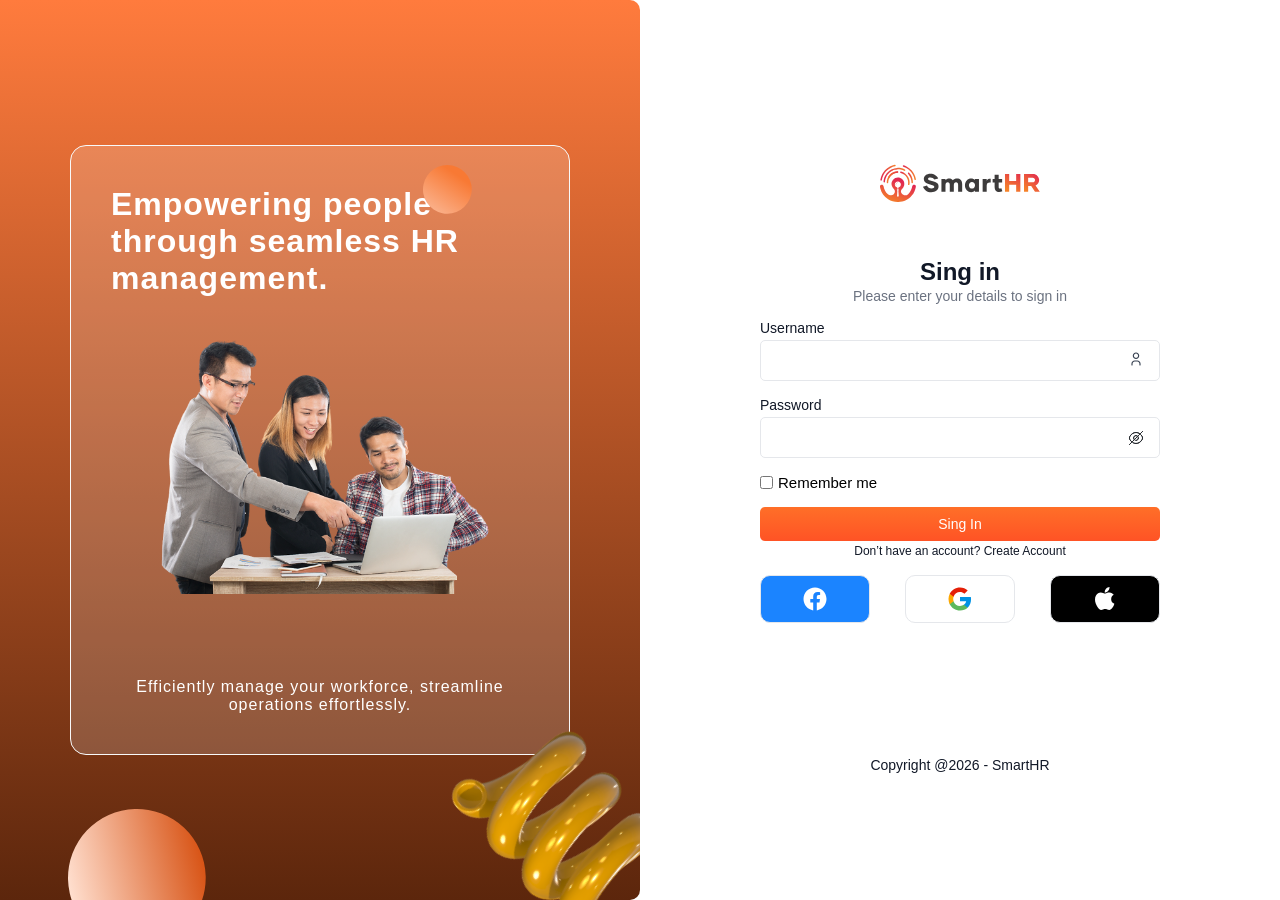
==== index.html @ a566ec3a "login sahifa qoshildi" ====
<!DOCTYPE html>
<html lang="en">

<head>
    <meta charset="UTF-8">
    <meta name="viewport" content="width=device-width, initial-scale=1.0">
    <title>Document</title>
    <link rel="stylesheet" href="./css/login.css">
</head>

<body>
    <div class="content">
        <div class="container">
            <img class="ellips" src="./assets/icons/Ellipse 8.svg" alt="">
            <h1>
                Empowering people <br>
                through seamless HR <br>
                management.
            </h1>

            <img src="./assets/images/photo.png" alt="">


            <p>Efficiently manage your workforce, streamline <br>
                operations effortlessly.</p>
        </div>
        <img class="ellipse" src="./assets/icons/Ellipse 9.svg" alt="">
        <img src="./assets/icons/Squiggly.svg" alt="">
    </div>

    <div class="box">
        <form>
            <img src="./assets/icons/Logo.svg" alt="">

            <h1>Sing in</h1>
            <p>Please enter your details to sign in</p>

            <div class="inpBox">
                <img class="user" src="./assets/icons/user.svg" alt="" width="16px">
                <label>Username</label>
                <input type="text">
            </div>

            <div class="inpBox">
                <img class="eye" src="./assets/icons/eye.svg" alt="" width="16px">
                <img class="eye-slash" src="./assets/icons/eye-slash.svg" alt="" width="16px">
                <label>Password</label>
                <input class="password_inp" type="password">
            </div>

            <div class="checkBox">
                <input id="chek" type="checkbox">
                <label class="label" for="chek">Remember me</label>
            </div>

            <button>Sing In</button>

            <span>Don’t have an account? Create Account</span>


            <div class="wrap">
                <div class="con">
                    <img src="./assets/icons/Facebook Logo.svg " alt="">
                </div>
                <div class="con">
                    <img src="./assets/icons/Google Logo.svg" alt="">
                </div>
                <div class="con">
                    <img src="./assets/icons/Apple logo.svg" alt="">
                </div>
            </div>

        </form>

        <p id="copy">Copyright @2026 - SmartHR</p>
    </div>
</body>

</html>
---- css/login.css ----
* {
    margin: 0;
    padding: 0;
    box-sizing: border-box;
}

body {
    height: 100vh;
    display: flex;
    align-items: center;
    font-family: "Archivo", sans-serif;
}

.content {
    position: relative;
    width: 50%;
    height: inherit;
    background: linear-gradient(#FF7B3D, #5C260C) no-repeat;
    border-radius: 0px 10px 10px 0px;
    padding: 60px;
    display: flex;
    align-items: center;
    justify-content: center;
}

.content>img {
    position: absolute;
    bottom: 0;
    right: 0;
}

.content .ellipse {
    position: absolute;
    left: 68px;
}


.content .container {
    padding: 40px;
    width: 500px;
    border-radius: 16px;
    border: 1px solid #F8F9FA;
    background-color: rgba(255, 255, 255, 0.17);
}

.content .container .ellips {
    width: 49px;
    position: absolute;
    top: 165px;
    right: 168px;
}

.content .container h1 {
    color: white;
    margin-bottom: 19px;
    letter-spacing: 1px;
}

.content .container img {
    width: 100%;
}


.content .container p {
    margin-top: 80px;
    color: white;
    text-align: center;
    letter-spacing: 1px;
}

.box {
    height: inherit;
    width: 50%;
    padding: 20px;
    text-align: center;
    display: flex;
    justify-content: center;
    align-items: center;
    flex-direction: column;
}

.box form {
    margin-top: 40px;
    text-align: center;
    width: 400px;
}

.box form img {
    cursor: pointer;
}

.box form h1 {
    font-size: 24px;
    font-weight: 700;
    color: #111827;
    line-height: 32px;
    margin-top: 50px;
}

.box form p {
    font-size: 14px;
    font-weight: 400;
    color: #6B7280;
}

.box form #copy{
    margin-top: 60px;
}


.box form .inpBox {
    margin-top: 16px;
    display: flex;
    flex-direction: column;
    align-items: start;
    gap: 4px;
}

.box form .inpBox label {
    font-size: 14px;
    font-weight: 500;
    color: #111827;
}

.box form .inpBox input {
    width: 100%;
    padding: 12px 14px;
    border-radius: 5px;
    border: 1px solid #E5E7EB;
    outline: none;
}

.box form .checkBox {
    margin-top: 16px;
    display: flex;
    align-items: center;
    gap: 5px;
}

.box form .checkBox label {
    font-size: 15px;
    cursor: pointer;
}

.box form .checkBox input {
    cursor: pointer;
}

.box form button {
    margin-top: 16px;
    width: 100%;
    font-size: 14px;
    font-weight: 500;
    color: white;
    padding: 9px 16px;
    border-radius: 5px;
    border: none;
    background: linear-gradient(#FF6F28, #FF5325);
}

.box form button:hover {
    cursor: pointer;
    background: linear-gradient(#f5661e, #ed4617);
}


.box form span {
    margin-top: 16px;
    font-size: 12px;
    font-weight: 400;
    color: #111827;
}

.box form .wrap {
    margin-top: 16px;
    display: flex;
    align-items: center;
    justify-content: space-between;
    gap: 10px;
}

.box form .wrap .con {
    display: flex;
    align-items: center;
    justify-content: center;
    border: 1px solid #E5E7EB;
    width: 110px;
    height: 48px;
    border-radius: 10px;
    background-color: white;
    cursor: pointer;
}

.box form .wrap .con:first-child {
    background-color: #1B84FF;
}

.box form .wrap .con:last-child {
    background-color: black;
}

.box>p {
    color: #111827;
    font-size: 14px;
    line-height: 24px;
    margin-top: 130px;
}

.box form .inpBox {
    width: 100%;
    position: relative;
}

.box form .inpBox input {
    cursor: pointer;
}


.box form .inpBox .user {
    position: absolute;
    right: 16px;
    top: 65%;
    transform: translateY(-50%);
}


.box form .inpBox .eye,
.box form .inpBox .eye-slash {
    position: absolute;
    right: 16px;
    top: 68%;
    transform: translateY(-50%);
}
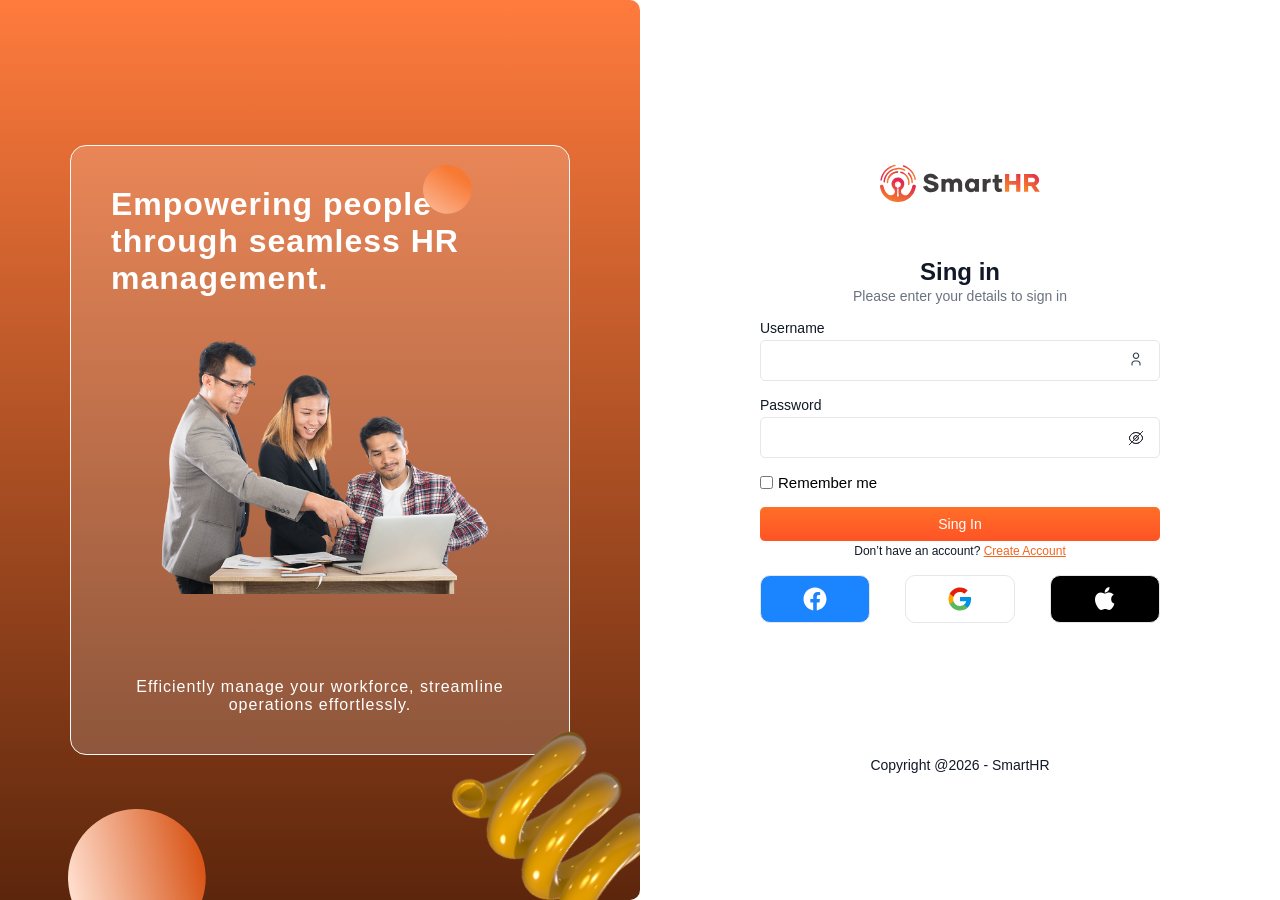
==== commit 33017965: "code yangilandi" ====
--- a/index.html
+++ b/index.html
@@ -55,7 +55,7 @@
 
             <button>Sing In</button>
 
-            <span>Don’t have an account? Create Account</span>
+            <span>Don’t have an account? <a href="./register.html">Create Account</a> </span>
 
 
             <div class="wrap">
--- a/css/login.css
+++ b/css/login.css
@@ -178,6 +178,9 @@
     justify-content: space-between;
     gap: 10px;
 }
+.box form span a{
+    color: #f5661e;
+}
 
 .box form .wrap .con {
     display: flex;
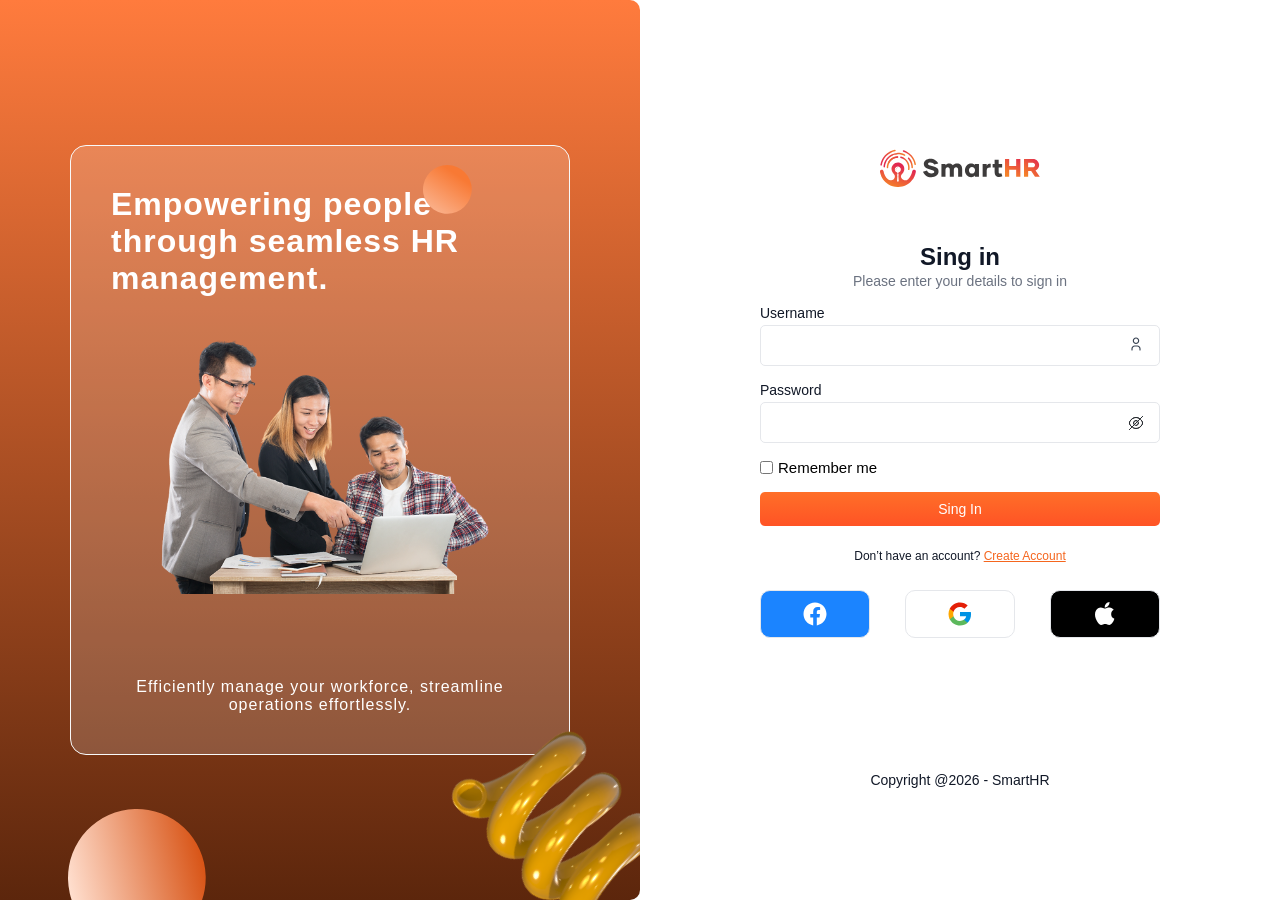
==== commit d975a648: "otabek loginni bitirdi." ====
--- a/index.html
+++ b/index.html
@@ -36,16 +36,16 @@
             <p>Please enter your details to sign in</p>
 
             <div class="inpBox">
+                <label>Username</label>
+                <input type="text" name="text">
                 <img class="user" src="./assets/icons/user.svg" alt="" width="16px">
-                <label>Username</label>
-                <input type="text">
             </div>
 
             <div class="inpBox">
+                <label>Password</label>
+                <input class="password_inp" type="password" name="password">
                 <img class="eye" src="./assets/icons/eye.svg" alt="" width="16px">
                 <img class="eye-slash" src="./assets/icons/eye-slash.svg" alt="" width="16px">
-                <label>Password</label>
-                <input class="password_inp" type="password">
             </div>
 
             <div class="checkBox">
@@ -55,7 +55,7 @@
 
             <button>Sing In</button>
 
-            <span>Don’t have an account? <a href="./register.html">Create Account</a> </span>
+            <span class="don">Don’t have an account? <a href="./register.html">Create Account</a> </span>
 
 
             <div class="wrap">
@@ -69,11 +69,12 @@
                     <img src="./assets/icons/Apple logo.svg" alt="">
                 </div>
             </div>
-
         </form>
 
-        <p id="copy">Copyright @2026 - SmartHR</p>
+        <p>Copyright @2026 - SmartHR</p>
+        
     </div>
+    <script src="./js/login.js"></script>
 </body>
 
 </html>
--- a/css/login.css
+++ b/css/login.css
@@ -103,11 +103,6 @@
     color: #6B7280;
 }
 
-.box form #copy{
-    margin-top: 60px;
-}
-
-
 .box form .inpBox {
     margin-top: 16px;
     display: flex;
@@ -147,6 +142,7 @@
 }
 
 .box form button {
+    margin-bottom: 20px;
     margin-top: 16px;
     width: 100%;
     font-size: 14px;
@@ -164,22 +160,23 @@
 }
 
 
-.box form span {
-    margin-top: 16px;
+.box form .don {
+    margin-top: 26px;
     font-size: 12px;
     font-weight: 400;
     color: #111827;
 }
 
+.box form .don a {
+    color: #f5661e;
+}
+
 .box form .wrap {
-    margin-top: 16px;
+    margin-top: 26px;
     display: flex;
     align-items: center;
     justify-content: space-between;
     gap: 10px;
-}
-.box form span a{
-    color: #f5661e;
 }
 
 .box form .wrap .con {
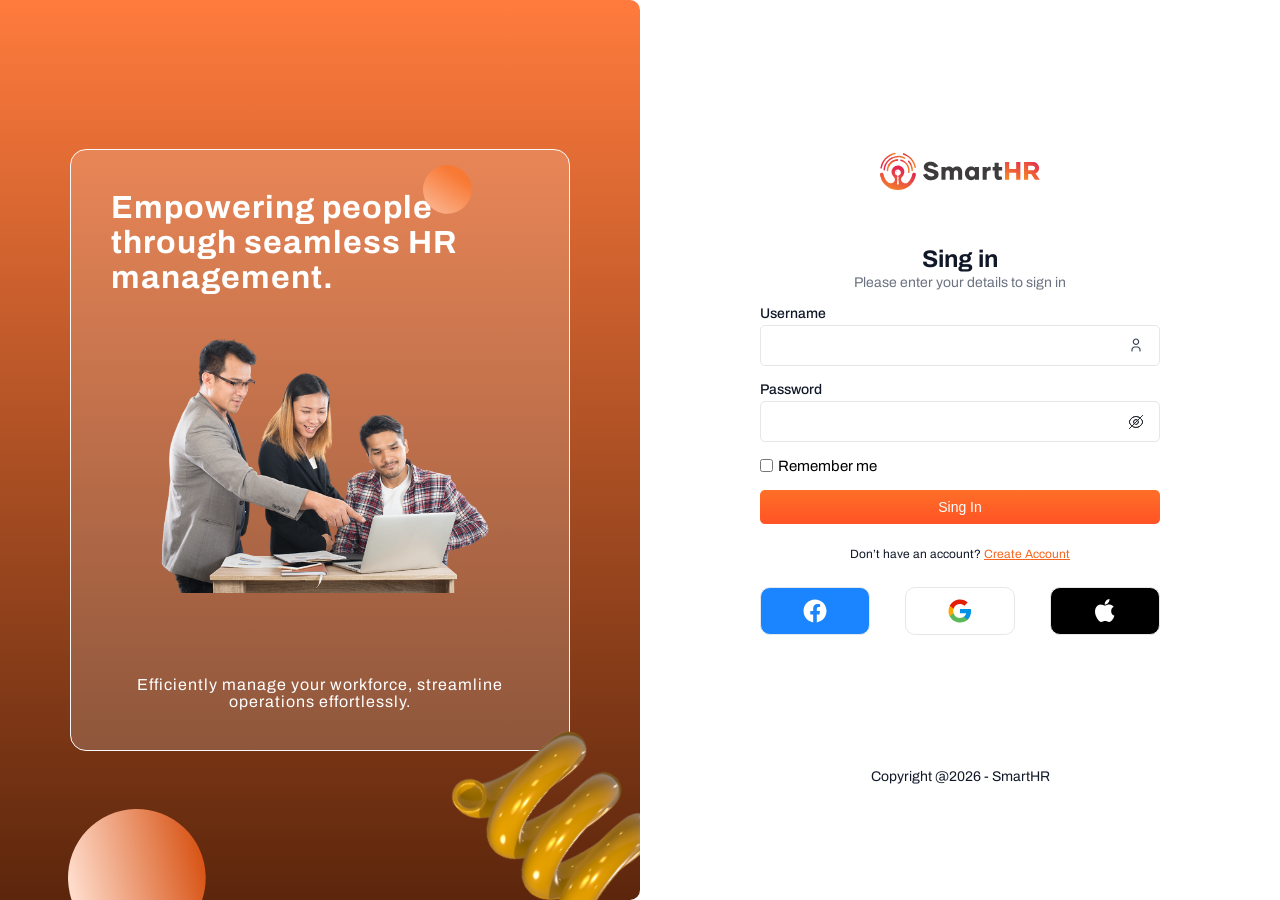
==== commit 0eb382cc: "teacher qo'shimcha qoshdi" ====
--- a/index.html
+++ b/index.html
@@ -1,80 +1,85 @@
-<!DOCTYPE html>
+<!doctype html>
 <html lang="en">
+  <head>
+    <meta charset="UTF-8" />
+    <meta name="viewport" content="width=device-width, initial-scale=1.0" />
+    <title>Document</title>
+    <link rel="stylesheet" href="./fonts/font.css" />
+    <link rel="stylesheet" href="./css/login.css" />
+  </head>
 
-<head>
-    <meta charset="UTF-8">
-    <meta name="viewport" content="width=device-width, initial-scale=1.0">
-    <title>Document</title>
-    <link rel="stylesheet" href="./css/login.css">
-</head>
+  <body>
+    <div class="content">
+      <div class="container">
+        <img class="ellips" src="./assets/icons/Ellipse 8.svg" alt="" />
+        <h1>
+          Empowering people <br />
+          through seamless HR <br />
+          management.
+        </h1>
 
-<body>
-    <div class="content">
-        <div class="container">
-            <img class="ellips" src="./assets/icons/Ellipse 8.svg" alt="">
-            <h1>
-                Empowering people <br>
-                through seamless HR <br>
-                management.
-            </h1>
+        <img src="./assets/images/photo.png" alt="" />
 
-            <img src="./assets/images/photo.png" alt="">
-
-
-            <p>Efficiently manage your workforce, streamline <br>
-                operations effortlessly.</p>
-        </div>
-        <img class="ellipse" src="./assets/icons/Ellipse 9.svg" alt="">
-        <img src="./assets/icons/Squiggly.svg" alt="">
+        <p>
+          Efficiently manage your workforce, streamline <br />
+          operations effortlessly.
+        </p>
+      </div>
+      <img class="ellipse" src="./assets/icons/Ellipse 9.svg" alt="" />
+      <img src="./assets/icons/Squiggly.svg" alt="" />
     </div>
 
     <div class="box">
-        <form>
-            <img src="./assets/icons/Logo.svg" alt="">
+      <form>
+        <img src="./assets/icons/Logo.svg" alt="" />
 
-            <h1>Sing in</h1>
-            <p>Please enter your details to sign in</p>
+        <h1>Sing in</h1>
+        <p>Please enter your details to sign in</p>
 
-            <div class="inpBox">
-                <label>Username</label>
-                <input type="text" name="text">
-                <img class="user" src="./assets/icons/user.svg" alt="" width="16px">
-            </div>
+        <div class="inpBox">
+          <label>Username</label>
+          <input type="text" name="username" />
+          <img class="user" src="./assets/icons/user.svg" alt="" width="16px" />
+        </div>
 
-            <div class="inpBox">
-                <label>Password</label>
-                <input class="password_inp" type="password" name="password">
-                <img class="eye" src="./assets/icons/eye.svg" alt="" width="16px">
-                <img class="eye-slash" src="./assets/icons/eye-slash.svg" alt="" width="16px">
-            </div>
+        <div class="inpBox">
+          <label>Password</label>
+          <input class="password_inp" type="password" name="password" />
+          <img class="eye" src="./assets/icons/eye.svg" alt="" width="16px" />
+          <img
+            class="eye-slash"
+            src="./assets/icons/eye-slash.svg"
+            alt=""
+            width="16px"
+          />
+        </div>
 
-            <div class="checkBox">
-                <input id="chek" type="checkbox">
-                <label class="label" for="chek">Remember me</label>
-            </div>
+        <div class="checkBox">
+          <input id="chek" type="checkbox" />
+          <label class="label" for="chek">Remember me</label>
+        </div>
 
-            <button>Sing In</button>
+        <button id="btn">Sing In</button>
 
-            <span class="don">Don’t have an account? <a href="./register.html">Create Account</a> </span>
+        <span class="don"
+          >Don’t have an account? <a href="./register.html">Create Account</a>
+        </span>
 
+        <div class="wrap">
+          <div class="con">
+            <img src="./assets/icons/Facebook Logo.svg " alt="" />
+          </div>
+          <div class="con">
+            <img src="./assets/icons/Google Logo.svg" alt="" />
+          </div>
+          <div class="con">
+            <img src="./assets/icons/Apple logo.svg" alt="" />
+          </div>
+        </div>
+      </form>
 
-            <div class="wrap">
-                <div class="con">
-                    <img src="./assets/icons/Facebook Logo.svg " alt="">
-                </div>
-                <div class="con">
-                    <img src="./assets/icons/Google Logo.svg" alt="">
-                </div>
-                <div class="con">
-                    <img src="./assets/icons/Apple logo.svg" alt="">
-                </div>
-            </div>
-        </form>
-
-        <p>Copyright @2026 - SmartHR</p>
-        
+      <p>Copyright @2026 - SmartHR</p>
     </div>
     <script src="./js/login.js"></script>
-</body>
-
-</html>+  </body>
+</html>
--- a/fonts/font.css
+++ b/fonts/font.css
@@ -0,0 +1 @@
+@import url("https://fonts.googleapis.com/css2?family=Archivo:ital,wght@0,100..900;1,100..900&display=swap");
--- a/css/login.css
+++ b/css/login.css
@@ -1,233 +1,228 @@
 * {
-    margin: 0;
-    padding: 0;
-    box-sizing: border-box;
+  margin: 0;
+  padding: 0;
+  box-sizing: border-box;
 }
 
 body {
-    height: 100vh;
-    display: flex;
-    align-items: center;
-    font-family: "Archivo", sans-serif;
+  height: 100vh;
+  display: flex;
+  align-items: center;
+  font-family: "Archivo", sans-serif;
 }
 
 .content {
-    position: relative;
-    width: 50%;
-    height: inherit;
-    background: linear-gradient(#FF7B3D, #5C260C) no-repeat;
-    border-radius: 0px 10px 10px 0px;
-    padding: 60px;
-    display: flex;
-    align-items: center;
-    justify-content: center;
-}
-
-.content>img {
-    position: absolute;
-    bottom: 0;
-    right: 0;
+  position: relative;
+  width: 50%;
+  height: inherit;
+  background: linear-gradient(#ff7b3d, #5c260c) no-repeat;
+  border-radius: 0px 10px 10px 0px;
+  padding: 60px;
+  display: flex;
+  align-items: center;
+  justify-content: center;
+}
+
+.content > img {
+  position: absolute;
+  bottom: 0;
+  right: 0;
 }
 
 .content .ellipse {
-    position: absolute;
-    left: 68px;
-}
-
+  position: absolute;
+  left: 68px;
+}
 
 .content .container {
-    padding: 40px;
-    width: 500px;
-    border-radius: 16px;
-    border: 1px solid #F8F9FA;
-    background-color: rgba(255, 255, 255, 0.17);
+  padding: 40px;
+  width: 500px;
+  border-radius: 16px;
+  border: 1px solid #f8f9fa;
+  background-color: rgba(255, 255, 255, 0.17);
 }
 
 .content .container .ellips {
-    width: 49px;
-    position: absolute;
-    top: 165px;
-    right: 168px;
+  width: 49px;
+  position: absolute;
+  top: 165px;
+  right: 168px;
 }
 
 .content .container h1 {
-    color: white;
-    margin-bottom: 19px;
-    letter-spacing: 1px;
+  color: white;
+  margin-bottom: 19px;
+  letter-spacing: 1px;
 }
 
 .content .container img {
-    width: 100%;
-}
-
+  width: 100%;
+}
 
 .content .container p {
-    margin-top: 80px;
-    color: white;
-    text-align: center;
-    letter-spacing: 1px;
+  margin-top: 80px;
+  color: white;
+  text-align: center;
+  letter-spacing: 1px;
 }
 
 .box {
-    height: inherit;
-    width: 50%;
-    padding: 20px;
-    text-align: center;
-    display: flex;
-    justify-content: center;
-    align-items: center;
-    flex-direction: column;
+  height: inherit;
+  width: 50%;
+  padding: 20px;
+  text-align: center;
+  display: flex;
+  justify-content: center;
+  align-items: center;
+  flex-direction: column;
 }
 
 .box form {
-    margin-top: 40px;
-    text-align: center;
-    width: 400px;
+  margin-top: 40px;
+  text-align: center;
+  width: 400px;
 }
 
 .box form img {
-    cursor: pointer;
+  cursor: pointer;
 }
 
 .box form h1 {
-    font-size: 24px;
-    font-weight: 700;
-    color: #111827;
-    line-height: 32px;
-    margin-top: 50px;
+  font-size: 24px;
+  font-weight: 700;
+  color: #111827;
+  line-height: 32px;
+  margin-top: 50px;
 }
 
 .box form p {
-    font-size: 14px;
-    font-weight: 400;
-    color: #6B7280;
+  font-size: 14px;
+  font-weight: 400;
+  color: #6b7280;
 }
 
 .box form .inpBox {
-    margin-top: 16px;
-    display: flex;
-    flex-direction: column;
-    align-items: start;
-    gap: 4px;
+  margin-top: 16px;
+  display: flex;
+  flex-direction: column;
+  align-items: start;
+  gap: 4px;
 }
 
 .box form .inpBox label {
-    font-size: 14px;
-    font-weight: 500;
-    color: #111827;
+  font-size: 14px;
+  font-weight: 500;
+  color: #111827;
 }
 
 .box form .inpBox input {
-    width: 100%;
-    padding: 12px 14px;
-    border-radius: 5px;
-    border: 1px solid #E5E7EB;
-    outline: none;
+  width: 100%;
+  padding: 12px 14px;
+  border-radius: 5px;
+  border: 1px solid #e5e7eb;
+  outline: none;
 }
 
 .box form .checkBox {
-    margin-top: 16px;
-    display: flex;
-    align-items: center;
-    gap: 5px;
+  margin-top: 16px;
+  display: flex;
+  align-items: center;
+  gap: 5px;
 }
 
 .box form .checkBox label {
-    font-size: 15px;
-    cursor: pointer;
+  font-size: 15px;
+  cursor: pointer;
 }
 
 .box form .checkBox input {
-    cursor: pointer;
+  cursor: pointer;
 }
 
 .box form button {
-    margin-bottom: 20px;
-    margin-top: 16px;
-    width: 100%;
-    font-size: 14px;
-    font-weight: 500;
-    color: white;
-    padding: 9px 16px;
-    border-radius: 5px;
-    border: none;
-    background: linear-gradient(#FF6F28, #FF5325);
+  margin-bottom: 20px;
+  margin-top: 16px;
+  width: 100%;
+  font-size: 14px;
+  font-weight: 500;
+  color: white;
+  padding: 9px 16px;
+  border-radius: 5px;
+  border: none;
+  background: linear-gradient(#ff6f28, #ff5325);
 }
 
 .box form button:hover {
-    cursor: pointer;
-    background: linear-gradient(#f5661e, #ed4617);
-}
-
+  cursor: pointer;
+  background: linear-gradient(#f5661e, #ed4617);
+}
 
 .box form .don {
-    margin-top: 26px;
-    font-size: 12px;
-    font-weight: 400;
-    color: #111827;
+  margin-top: 26px;
+  font-size: 12px;
+  font-weight: 400;
+  color: #111827;
 }
 
 .box form .don a {
-    color: #f5661e;
+  color: #f5661e;
 }
 
 .box form .wrap {
-    margin-top: 26px;
-    display: flex;
-    align-items: center;
-    justify-content: space-between;
-    gap: 10px;
+  margin-top: 26px;
+  display: flex;
+  align-items: center;
+  justify-content: space-between;
+  gap: 10px;
 }
 
 .box form .wrap .con {
-    display: flex;
-    align-items: center;
-    justify-content: center;
-    border: 1px solid #E5E7EB;
-    width: 110px;
-    height: 48px;
-    border-radius: 10px;
-    background-color: white;
-    cursor: pointer;
+  display: flex;
+  align-items: center;
+  justify-content: center;
+  border: 1px solid #e5e7eb;
+  width: 110px;
+  height: 48px;
+  border-radius: 10px;
+  background-color: white;
+  cursor: pointer;
 }
 
 .box form .wrap .con:first-child {
-    background-color: #1B84FF;
+  background-color: #1b84ff;
 }
 
 .box form .wrap .con:last-child {
-    background-color: black;
-}
-
-.box>p {
-    color: #111827;
-    font-size: 14px;
-    line-height: 24px;
-    margin-top: 130px;
+  background-color: black;
+}
+
+.box > p {
+  color: #111827;
+  font-size: 14px;
+  line-height: 24px;
+  margin-top: 130px;
 }
 
 .box form .inpBox {
-    width: 100%;
-    position: relative;
+  width: 100%;
+  position: relative;
 }
 
 .box form .inpBox input {
-    cursor: pointer;
-}
-
+  cursor: pointer;
+}
 
 .box form .inpBox .user {
-    position: absolute;
-    right: 16px;
-    top: 65%;
-    transform: translateY(-50%);
-}
-
+  position: absolute;
+  right: 16px;
+  top: 65%;
+  transform: translateY(-50%);
+}
 
 .box form .inpBox .eye,
 .box form .inpBox .eye-slash {
-    position: absolute;
-    right: 16px;
-    top: 68%;
-    transform: translateY(-50%);
-}+  position: absolute;
+  right: 16px;
+  top: 68%;
+  transform: translateY(-50%);
+}
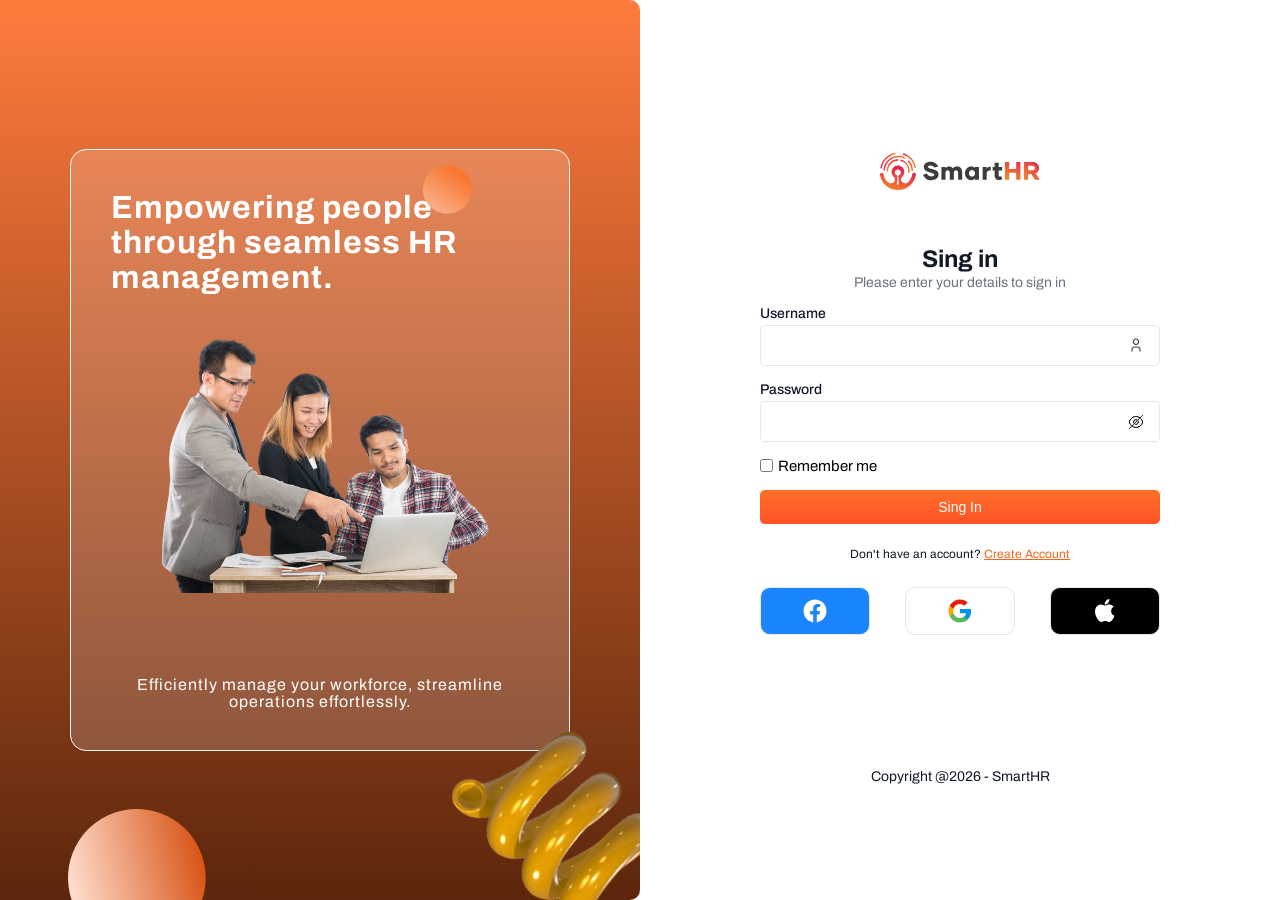
==== commit 6ce60f9b: "index page edited" ====
--- a/index.html
+++ b/index.html
@@ -12,6 +12,7 @@
     <div class="content">
       <div class="container">
         <img class="ellips" src="./assets/icons/Ellipse 8.svg" alt="" />
+
         <h1>
           Empowering people <br />
           through seamless HR <br />
@@ -62,7 +63,7 @@
         <button id="btn">Sing In</button>
 
         <span class="don"
-          >Don’t have an account? <a href="./register.html">Create Account</a>
+          >Don't have an account? <a href="./register.html">Create Account</a>
         </span>
 
         <div class="wrap">
@@ -80,6 +81,7 @@
 
       <p>Copyright @2026 - SmartHR</p>
     </div>
+
     <script src="./js/login.js"></script>
   </body>
 </html>
--- a/fonts/font.css
+++ b/fonts/font.css
@@ -1 +1,5 @@
 @import url("https://fonts.googleapis.com/css2?family=Archivo:ital,wght@0,100..900;1,100..900&display=swap");
+
+body {
+  font-family: "Archivo", sans-serif;
+}
--- a/css/login.css
+++ b/css/login.css
@@ -8,7 +8,6 @@
   height: 100vh;
   display: flex;
   align-items: center;
-  font-family: "Archivo", sans-serif;
 }
 
 .content {
